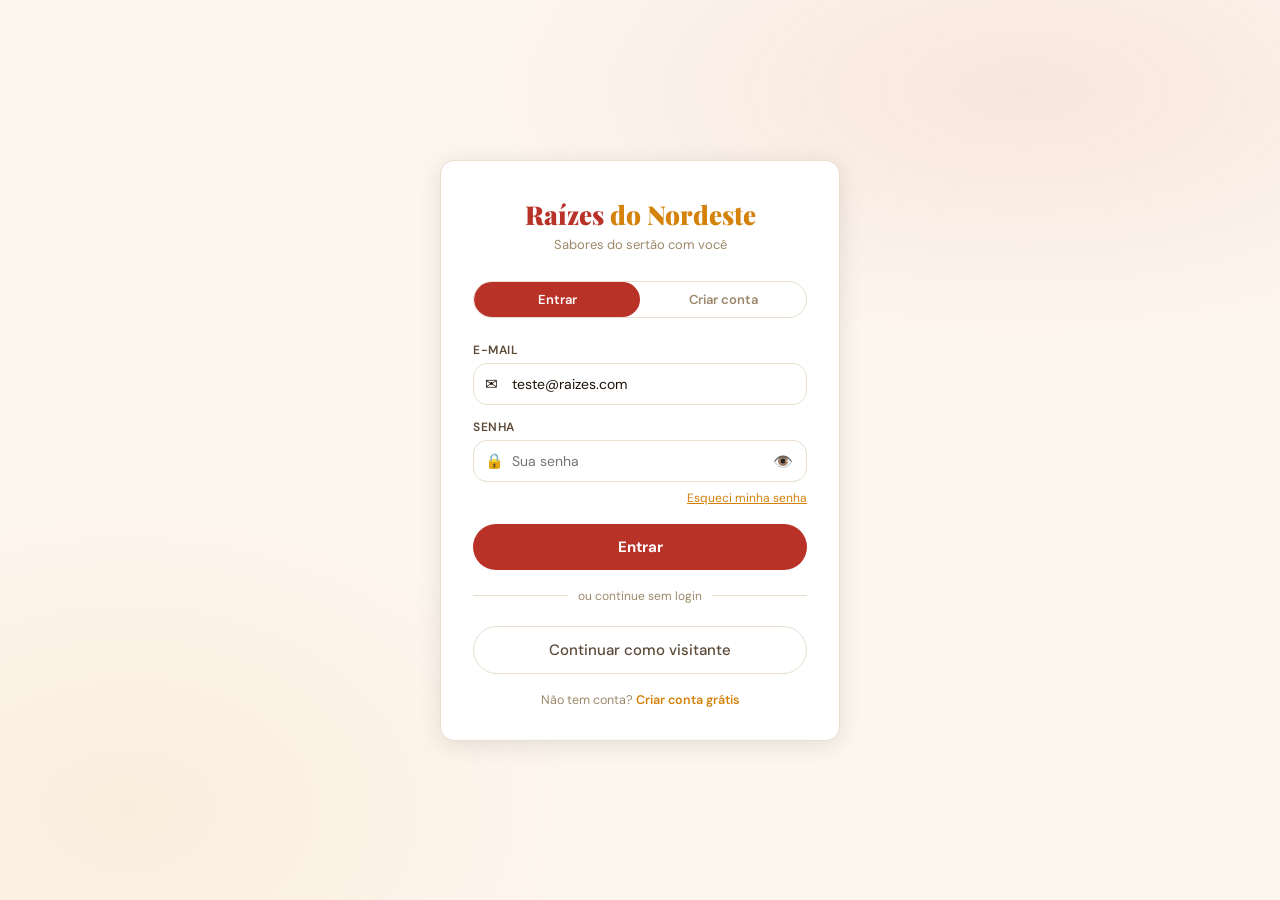
==== pages/login.html @ e87b5b58 "Add files via upload" ====
<!DOCTYPE html>
<html lang="pt-BR">
<head>
  <meta charset="UTF-8" />
  <meta name="viewport" content="width=device-width, initial-scale=1.0" />
  <title>Login – Raízes do Nordeste</title>
  <link rel="preconnect" href="https://fonts.googleapis.com" />
  <link href="https://fonts.googleapis.com/css2?family=Playfair+Display:wght@700;900&family=DM+Sans:wght@400;500;600&display=swap" rel="stylesheet" />
  <style>
    *, *::before, *::after { box-sizing: border-box; margin: 0; padding: 0; }
    :root {
      --bg: #FDF6EE; --card: #FFFFFF;
      --primary: #B83227; --primary-dk: #8C2018; --primary-lt: #FAEAE8;
      --accent: #D4820A; --accent-lt: #FEF0D7;
      --green: #1E8A4C; --green-lt: #D3F0E2;
      --red-err: #C0392B; --red-lt: #FDECEA;
      --text: #1C1208; --text2: #5C4A38; --text3: #9C886A;
      --border: #E8DDD0;
      --font-display: 'Playfair Display', serif;
      --font-body: 'DM Sans', system-ui, sans-serif;
      --radius: 14px; --shadow: 0 4px 24px rgba(0,0,0,.10);
      --transition: 0.2s ease;
    }
    body {
      font-family: var(--font-body);
      background: var(--bg);
      color: var(--text);
      min-height: 100vh;
      display: flex;
      flex-direction: column;
      align-items: center;
      justify-content: center;
      padding: 24px 16px;
    }
    /* BG decorativo */
    body::before {
      content: '';
      position: fixed;
      inset: 0;
      background:
        radial-gradient(ellipse 60% 40% at 80% 10%, rgba(184,50,39,.08) 0%, transparent 70%),
        radial-gradient(ellipse 50% 50% at 10% 90%, rgba(212,130,10,.07) 0%, transparent 70%);
      pointer-events: none;
      z-index: 0;
    }

    /* CARD */
    .card {
      background: var(--card);
      border-radius: var(--radius);
      border: 1px solid var(--border);
      box-shadow: var(--shadow);
      padding: 36px 32px 32px;
      width: 100%;
      max-width: 400px;
      position: relative;
      z-index: 1;
      animation: slideUp .35s ease both;
    }
    @keyframes slideUp {
      from { opacity:0; transform:translateY(16px) }
      to   { opacity:1; transform:translateY(0) }
    }

    /* LOGO */
    .logo {
      font-family: var(--font-display);
      font-size: 26px;
      font-weight: 900;
      color: var(--primary);
      text-align: center;
      margin-bottom: 4px;
    }
    .logo span { color: var(--accent); }
    .logo-sub {
      text-align: center;
      font-size: 13px;
      color: var(--text3);
      margin-bottom: 28px;
    }

    /* TABS */
    .tabs {
      display: flex;
      border: 1px solid var(--border);
      border-radius: 30px;
      overflow: hidden;
      margin-bottom: 24px;
    }
    .tab {
      flex: 1;
      padding: 9px;
      text-align: center;
      font-size: 13px;
      font-weight: 600;
      cursor: pointer;
      border: none;
      background: none;
      font-family: var(--font-body);
      color: var(--text3);
      transition: all var(--transition);
    }
    .tab.active {
      background: var(--primary);
      color: #fff;
      border-radius: 30px;
    }

    /* FORM */
    .form { display: flex; flex-direction: column; gap: 14px; }
    .field { display: flex; flex-direction: column; gap: 5px; }
    label {
      font-size: 12px;
      font-weight: 600;
      color: var(--text2);
      text-transform: uppercase;
      letter-spacing: .6px;
    }
    .input-wrap { position: relative; }
    .input-wrap .icon {
      position: absolute;
      left: 12px;
      top: 50%;
      transform: translateY(-50%);
      font-size: 15px;
      pointer-events: none;
    }
    input[type="text"],
    input[type="email"],
    input[type="password"],
    input[type="tel"] {
      width: 100%;
      padding: 11px 14px 11px 38px;
      border: 1.5px solid var(--border);
      border-radius: var(--radius);
      font-family: var(--font-body);
      font-size: 14px;
      color: var(--text);
      background: #fff;
      outline: none;
      transition: border-color var(--transition), box-shadow var(--transition);
    }
    input:focus {
      border-color: var(--primary);
      box-shadow: 0 0 0 3px rgba(184,50,39,.10);
    }
    input.erro {
      border-color: var(--red-err);
      box-shadow: 0 0 0 3px rgba(192,57,43,.10);
    }
    input.ok {
      border-color: var(--green);
    }
    .msg-erro {
      font-size: 11.5px;
      color: var(--red-err);
      display: none;
      padding-left: 2px;
    }
    .msg-erro.visivel { display: block; }

    /* TOGGLE SENHA */
    .toggle-senha {
      position: absolute;
      right: 12px;
      top: 50%;
      transform: translateY(-50%);
      background: none;
      border: none;
      cursor: pointer;
      font-size: 16px;
      color: var(--text3);
      padding: 2px;
    }

    /* FORÇA DA SENHA */
    .forca-wrap { display: none; flex-direction: column; gap: 4px; }
    .forca-wrap.visivel { display: flex; }
    .forca-barra {
      height: 4px;
      border-radius: 4px;
      background: var(--border);
      overflow: hidden;
    }
    .forca-fill {
      height: 100%;
      border-radius: 4px;
      width: 0%;
      transition: width .3s, background .3s;
    }
    .forca-label { font-size: 11px; color: var(--text3); }

    /* ESQUECI SENHA */
    .forgot {
      text-align: right;
      font-size: 12px;
      color: var(--accent);
      cursor: pointer;
      text-decoration: underline;
      margin-top: -6px;
    }

    /* BOTÃO PRINCIPAL */
    .btn-principal {
      width: 100%;
      background: var(--primary);
      color: #fff;
      border: none;
      padding: 13px;
      border-radius: 30px;
      font-size: 15px;
      font-weight: 700;
      cursor: pointer;
      font-family: var(--font-body);
      transition: background var(--transition), transform var(--transition);
      margin-top: 4px;
      display: flex;
      align-items: center;
      justify-content: center;
      gap: 8px;
    }
    .btn-principal:hover { background: var(--primary-dk); }
    .btn-principal:active { transform: scale(.98); }
    .btn-principal.loading { opacity: .7; cursor: wait; }

    /* SPINNER */
    .spinner {
      width: 16px; height: 16px;
      border: 2px solid rgba(255,255,255,.4);
      border-top-color: #fff;
      border-radius: 50%;
      animation: spin .6s linear infinite;
      display: none;
    }
    .btn-principal.loading .spinner { display: block; }
    .btn-principal.loading .btn-texto { display: none; }
    @keyframes spin { to { transform: rotate(360deg); } }

    /* DIVISOR */
    .divisor {
      display: flex;
      align-items: center;
      gap: 10px;
      color: var(--text3);
      font-size: 12px;
      margin: 4px 0;
    }
    .divisor::before, .divisor::after {
      content: '';
      flex: 1;
      height: 1px;
      background: var(--border);
    }

    /* TOAST */
    .toast {
      position: fixed;
      bottom: 24px;
      left: 50%;
      transform: translateX(-50%) translateY(80px);
      background: var(--text);
      color: #fff;
      padding: 10px 20px;
      border-radius: 30px;
      font-size: 13px;
      font-weight: 500;
      transition: transform .3s ease;
      z-index: 999;
      white-space: nowrap;
    }
    .toast.show { transform: translateX(-50%) translateY(0); }
    .toast.sucesso { background: var(--green); }
    .toast.falha   { background: var(--red-err); }

    /* LGPD */
    .lgpd-check {
      display: flex;
      align-items: flex-start;
      gap: 8px;
      font-size: 12px;
      color: var(--text2);
      line-height: 1.5;
    }
    .lgpd-check input[type="checkbox"] {
      width: 16px;
      height: 16px;
      margin-top: 2px;
      padding: 0;
      flex-shrink: 0;
      accent-color: var(--primary);
    }
    .lgpd-check a { color: var(--accent); text-decoration: underline; }

    /* FOOTER */
    .card-footer {
      text-align: center;
      font-size: 12.5px;
      color: var(--text3);
      margin-top: 18px;
    }
    .card-footer a {
      color: var(--accent);
      font-weight: 600;
      cursor: pointer;
      text-decoration: none;
    }

    /* ALERTA DE ERRO GERAL */
    .alerta {
      background: var(--red-lt);
      border: 1px solid #F5C6C2;
      border-radius: var(--radius-sm, 8px);
      padding: 10px 14px;
      font-size: 13px;
      color: var(--red-err);
      display: none;
    }
    .alerta.visivel { display: block; }

    @media (max-width: 440px) {
      .card { padding: 28px 20px 24px; }
    }
  </style>
</head>
<body>

<div class="card">
  <div class="logo">Raízes <span>do Nordeste</span></div>
  <p class="logo-sub">Sabores do sertão com você</p>

  <!-- TABS LOGIN / CADASTRO -->
  <div class="tabs">
    <button class="tab active" id="tabLogin" onclick="mostrarAba('login')">Entrar</button>
    <button class="tab" id="tabCadastro" onclick="mostrarAba('cadastro')">Criar conta</button>
  </div>

  <!-- ALERTA GERAL -->
  <div class="alerta" id="alertaGeral"></div>

  <!-- ===== FORM LOGIN ===== -->
  <form class="form" id="formLogin" onsubmit="submitLogin(event)" novalidate>

    <div class="field">
      <label for="loginEmail">E-mail</label>
      <div class="input-wrap">
        <span class="icon">✉️</span>
        <input type="email" id="loginEmail" placeholder="seu@email.com"
               oninput="limparErro('loginEmail')" />
      </div>
      <span class="msg-erro" id="erroLoginEmail">Informe um e-mail válido.</span>
    </div>

    <div class="field">
      <label for="loginSenha">Senha</label>
      <div class="input-wrap">
        <span class="icon">🔒</span>
        <input type="password" id="loginSenha" placeholder="Sua senha"
               oninput="limparErro('loginSenha')" />
        <button type="button" class="toggle-senha" onclick="toggleSenha('loginSenha', this)">👁️</button>
      </div>
      <span class="msg-erro" id="erroLoginSenha">Informe sua senha.</span>
    </div>

    <p class="forgot" onclick="esqueciSenha()">Esqueci minha senha</p>

    <button type="submit" class="btn-principal" id="btnLogin">
      <span class="spinner"></span>
      <span class="btn-texto">Entrar</span>
    </button>

    <div class="divisor">ou continue sem login</div>

    <button type="button" class="btn-principal"
            style="background:#fff;color:var(--text2);border:1px solid var(--border);font-weight:500"
            onclick="entrarSemLogin()">
      <span class="btn-texto">Continuar como visitante</span>
    </button>

  </form>

  <!-- ===== FORM CADASTRO (oculto inicialmente) ===== -->
  <form class="form" id="formCadastro" style="display:none"
        onsubmit="submitCadastro(event)" novalidate>

    <div class="field">
      <label for="cadNome">Nome completo</label>
      <div class="input-wrap">
        <span class="icon">👤</span>
        <input type="text" id="cadNome" placeholder="Seu nome completo"
               oninput="limparErro('cadNome')" />
      </div>
      <span class="msg-erro" id="erroCadNome">Informe seu nome completo.</span>
    </div>

    <div class="field">
      <label for="cadEmail">E-mail</label>
      <div class="input-wrap">
        <span class="icon">✉️</span>
        <input type="email" id="cadEmail" placeholder="seu@email.com"
               oninput="limparErro('cadEmail')" />
      </div>
      <span class="msg-erro" id="erroCadEmail">Informe um e-mail válido.</span>
    </div>

    <div class="field">
      <label for="cadCPF">CPF</label>
      <div class="input-wrap">
        <span class="icon">🪪</span>
        <input type="text" id="cadCPF" placeholder="000.000.000-00"
               maxlength="14"
               oninput="mascaraCPF(this); limparErro('cadCPF')" />
      </div>
      <span class="msg-erro" id="erroCadCPF">Informe um CPF válido (11 dígitos).</span>
    </div>

    <div class="field">
      <label for="cadTel">Telefone / WhatsApp</label>
      <div class="input-wrap">
        <span class="icon">📱</span>
        <input type="tel" id="cadTel" placeholder="(00) 00000-0000"
               maxlength="15"
               oninput="mascaraTel(this); limparErro('cadTel')" />
      </div>
      <span class="msg-erro" id="erroCadTel">Informe um telefone válido.</span>
    </div>

    <div class="field">
      <label for="cadSenha">Senha</label>
      <div class="input-wrap">
        <span class="icon">🔒</span>
        <input type="password" id="cadSenha" placeholder="Mínimo 6 caracteres"
               oninput="verificarForca(this); limparErro('cadSenha')" />
        <button type="button" class="toggle-senha" onclick="toggleSenha('cadSenha', this)">👁️</button>
      </div>
      <div class="forca-wrap" id="forcaWrap">
        <div class="forca-barra"><div class="forca-fill" id="forcaFill"></div></div>
        <span class="forca-label" id="forcaLabel"></span>
      </div>
      <span class="msg-erro" id="erroCadSenha">A senha deve ter pelo menos 6 caracteres.</span>
    </div>

    <div class="field">
      <label for="cadConfSenha">Confirmar senha</label>
      <div class="input-wrap">
        <span class="icon">🔐</span>
        <input type="password" id="cadConfSenha" placeholder="Repita a senha"
               oninput="limparErro('cadConfSenha')" />
        <button type="button" class="toggle-senha" onclick="toggleSenha('cadConfSenha', this)">👁️</button>
      </div>
      <span class="msg-erro" id="erroCadConfSenha">As senhas não coincidem.</span>
    </div>

    <!-- LGPD consent -->
    <label class="lgpd-check">
      <input type="checkbox" id="cadLGPD" onchange="limparErro('cadLGPD')" />
      Concordo com a
      <a href="privacidade.html" target="_blank">&nbsp;Política de Privacidade&nbsp;</a>
      e o tratamento dos meus dados conforme a <strong>&nbsp;LGPD</strong>.
    </label>
    <span class="msg-erro" id="erroCadLGPD">Você precisa aceitar os termos para continuar.</span>

    <button type="submit" class="btn-principal" id="btnCadastro">
      <span class="spinner"></span>
      <span class="btn-texto">Criar conta</span>
    </button>

  </form>

  <!-- FOOTER DO CARD -->
  <div class="card-footer" id="cardFooterLink">
    Não tem conta?
    <a onclick="mostrarAba('cadastro')">Criar conta grátis</a>
  </div>
</div>

<!-- TOAST -->
<div class="toast" id="toast"></div>

<script>
// =====================================================
//  USUÁRIOS MOCKADOS (simula banco de dados)
// =====================================================
const USUARIOS = [
  { email: "teste@raizes.com", senha: "123456", nome: "Maria Nordeste" },
  { email: "admin@raizes.com", senha: "admin123", nome: "Admin Raízes" },
];

// =====================================================
//  ABAS
// =====================================================
function mostrarAba(aba) {
  const isLogin = aba === "login";
  document.getElementById("formLogin").style.display    = isLogin ? "flex" : "none";
  document.getElementById("formCadastro").style.display = isLogin ? "none" : "flex";
  document.getElementById("tabLogin").classList.toggle("active", isLogin);
  document.getElementById("tabCadastro").classList.toggle("active", !isLogin);
  document.getElementById("cardFooterLink").innerHTML = isLogin
    ? `Não tem conta? <a onclick="mostrarAba('cadastro')">Criar conta grátis</a>`
    : `Já tem conta? <a onclick="mostrarAba('login')">Entrar</a>`;
  document.getElementById("alertaGeral").classList.remove("visivel");
}

// =====================================================
//  SUBMIT LOGIN
// =====================================================
function submitLogin(e) {
  e.preventDefault();
  let valido = true;

  const email = document.getElementById("loginEmail").value.trim();
  const senha = document.getElementById("loginSenha").value;

  if (!validarEmail(email)) {
    mostrarErro("loginEmail", "erroLoginEmail"); valido = false;
  }
  if (!senha) {
    mostrarErro("loginSenha", "erroLoginSenha"); valido = false;
  }
  if (!valido) return;

  // Simula requisição
  setLoading("btnLogin", true);
  setTimeout(() => {
    setLoading("btnLogin", false);

    const usuario = USUARIOS.find(u => u.email === email && u.senha === senha);
    if (usuario) {
      // Salva sessão simulada
      sessionStorage.setItem("usuarioLogado", JSON.stringify({
        nome: usuario.nome,
        email: usuario.email,
        pontos: 240,
      }));
      mostrarToast(`Bem-vindo(a), ${usuario.nome.split(" ")[0]}! 🎉`, "sucesso");
      setTimeout(() => { window.location.href = "../index.html"; }, 1200);
    } else {
      const alerta = document.getElementById("alertaGeral");
      alerta.textContent = "❌ E-mail ou senha incorretos. Tente novamente.";
      alerta.classList.add("visivel");
    }
  }, 1200);
}

// =====================================================
//  SUBMIT CADASTRO
// =====================================================
function submitCadastro(e) {
  e.preventDefault();
  let valido = true;

  const nome     = document.getElementById("cadNome").value.trim();
  const email    = document.getElementById("cadEmail").value.trim();
  const cpf      = document.getElementById("cadCPF").value.replace(/\D/g,"");
  const tel      = document.getElementById("cadTel").value.replace(/\D/g,"");
  const senha    = document.getElementById("cadSenha").value;
  const confSenha= document.getElementById("cadConfSenha").value;
  const lgpd     = document.getElementById("cadLGPD").checked;

  if (nome.split(" ").length < 2) {
    mostrarErro("cadNome", "erroCadNome"); valido = false;
  }
  if (!validarEmail(email)) {
    mostrarErro("cadEmail", "erroCadEmail"); valido = false;
  }
  if (cpf.length !== 11) {
    mostrarErro("cadCPF", "erroCadCPF"); valido = false;
  }
  if (tel.length < 10) {
    mostrarErro("cadTel", "erroCadTel"); valido = false;
  }
  if (senha.length < 6) {
    mostrarErro("cadSenha", "erroCadSenha"); valido = false;
  }
  if (senha !== confSenha) {
    mostrarErro("cadConfSenha", "erroCadConfSenha"); valido = false;
  }
  if (!lgpd) {
    mostrarErro("cadLGPD", "erroCadLGPD"); valido = false;
  }
  if (!valido) return;

  setLoading("btnCadastro", true);
  setTimeout(() => {
    setLoading("btnCadastro", false);
    // Salva sessão simulada
    sessionStorage.setItem("usuarioLogado", JSON.stringify({
      nome, email, pontos: 0,
    }));
    mostrarToast("Conta criada com sucesso! 🎉", "sucesso");
    setTimeout(() => { window.location.href = "../index.html"; }, 1200);
  }, 1500);
}

// =====================================================
//  ENTRAR SEM LOGIN
// =====================================================
function entrarSemLogin() {
  // Visitante também entra na sessão, só que sem cadastro real.
  // Se fechar o navegador, esses dados temporários podem sumir.
  // Mesmo assim, deixei pontos aqui para ele participar do programa fidelidade
  // durante a navegação, igual acontece com cliente logado.
  sessionStorage.setItem("usuarioLogado", JSON.stringify({
    nome: "Visitante", email: "", pontos: 0,
  }));
  window.location.href = "../index.html";
}

// =====================================================
//  HELPERS DE UI
// =====================================================
function mostrarErro(inputId, erroId) {
  document.getElementById(inputId).classList.add("erro");
  document.getElementById(erroId).classList.add("visivel");
}
function limparErro(inputId) {
  const el = document.getElementById(inputId);
  if (!el) return;
  el.classList.remove("erro");
  // Remove mensagem de erro associada
  const erroId = "erro" + inputId.charAt(0).toUpperCase() + inputId.slice(1);
  const erroEl = document.getElementById(erroId);
  if (erroEl) erroEl.classList.remove("visivel");
}
function setLoading(btnId, on) {
  document.getElementById(btnId).classList.toggle("loading", on);
}
function validarEmail(email) {
  return /^[^\s@]+@[^\s@]+\.[^\s@]+$/.test(email);
}
function toggleSenha(inputId, btn) {
  const input = document.getElementById(inputId);
  const visivel = input.type === "text";
  input.type = visivel ? "password" : "text";
  btn.textContent = visivel ? "👁️" : "🙈";
}
function esqueciSenha() {
  mostrarToast("Enviamos um link de recuperação para seu e-mail! 📧", "sucesso");
}

// FORÇA DA SENHA
function verificarForca(input) {
  const senha = input.value;
  const wrap = document.getElementById("forcaWrap");
  const fill = document.getElementById("forcaFill");
  const label = document.getElementById("forcaLabel");

  if (!senha) { wrap.classList.remove("visivel"); return; }
  wrap.classList.add("visivel");

  let forca = 0;
  if (senha.length >= 6)  forca++;
  if (senha.length >= 10) forca++;
  if (/[A-Z]/.test(senha)) forca++;
  if (/[0-9]/.test(senha)) forca++;
  if (/[^A-Za-z0-9]/.test(senha)) forca++;

  const configs = [
    { pct:"20%", cor:"#E74C3C", txt:"Muito fraca" },
    { pct:"40%", cor:"#E67E22", txt:"Fraca" },
    { pct:"60%", cor:"#F1C40F", txt:"Razoável" },
    { pct:"80%", cor:"#2ECC71", txt:"Forte" },
    { pct:"100%",cor:"#1E8A4C", txt:"Muito forte 💪" },
  ];
  const c = configs[forca - 1] || configs[0];
  fill.style.width = c.pct;
  fill.style.background = c.cor;
  label.textContent = c.txt;
  label.style.color = c.cor;
}

// MÁSCARAS
function mascaraCPF(input) {
  let v = input.value.replace(/\D/g,"").slice(0,11);
  v = v.replace(/(\d{3})(\d)/,"$1.$2");
  v = v.replace(/(\d{3})(\d)/,"$1.$2");
  v = v.replace(/(\d{3})(\d{1,2})$/,"$1-$2");
  input.value = v;
}
function mascaraTel(input) {
  let v = input.value.replace(/\D/g,"").slice(0,11);
  if (v.length <= 10) v = v.replace(/(\d{2})(\d)/,"($1) $2").replace(/(\d{4})(\d)/,"$1-$2");
  else                v = v.replace(/(\d{2})(\d)/,"($1) $2").replace(/(\d{5})(\d)/,"$1-$2");
  input.value = v;
}

// TOAST
function mostrarToast(msg, tipo="") {
  const t = document.getElementById("toast");
  t.textContent = msg;
  t.className = "toast " + tipo;
  t.classList.add("show");
  setTimeout(() => t.classList.remove("show"), 3000);
}

// Pré-popula e-mail de teste para facilitar demo
// (remova em produção)
document.getElementById("loginEmail").value = "teste@raizes.com";
</script>
</body>
</html>
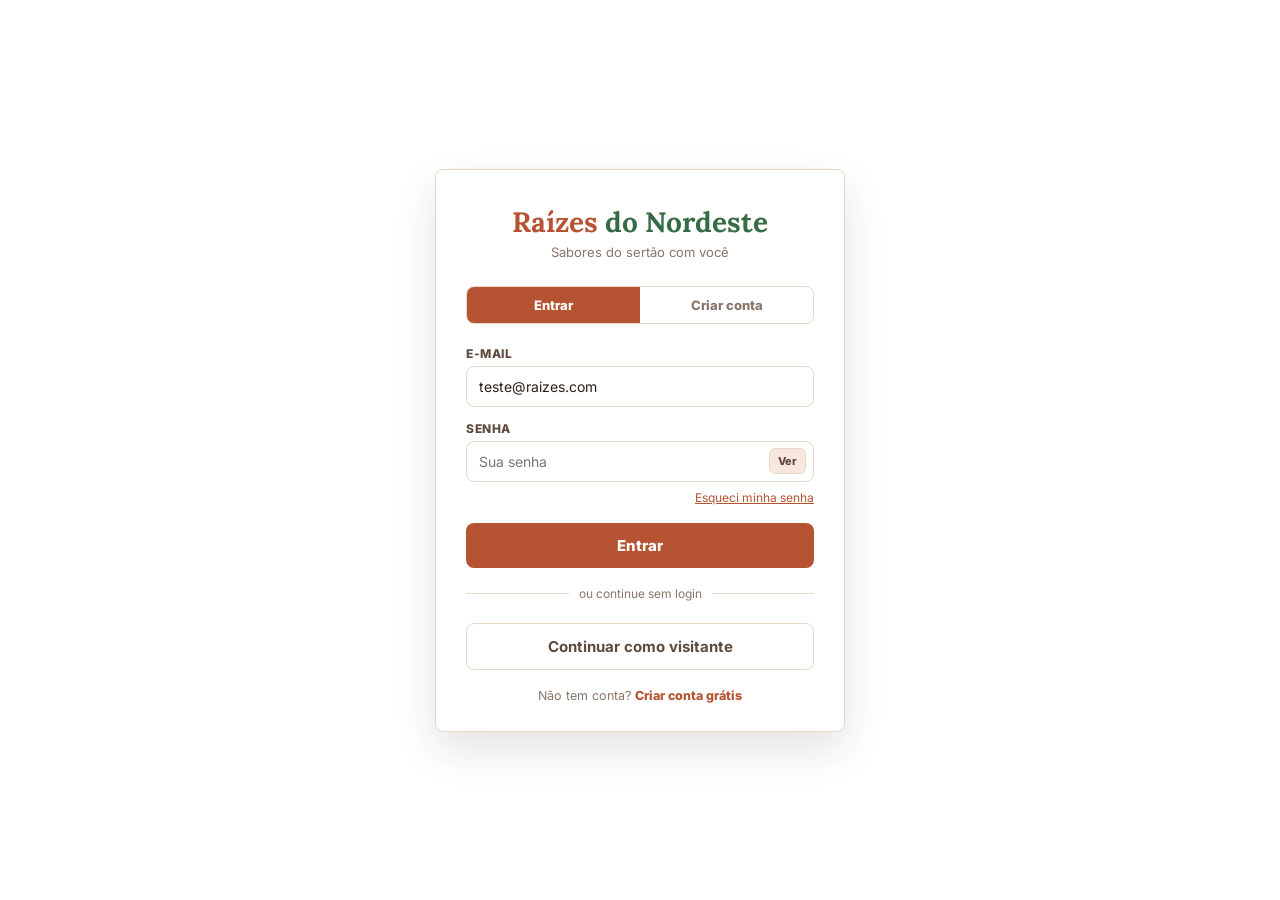
==== commit d71024a9: "Add files via upload" ====
--- a/pages/login.html
+++ b/pages/login.html
@@ -3,22 +3,30 @@
 <head>
   <meta charset="UTF-8" />
   <meta name="viewport" content="width=device-width, initial-scale=1.0" />
-  <title>Login – Raízes do Nordeste</title>
+  <title>Login - Raízes do Nordeste</title>
   <link rel="preconnect" href="https://fonts.googleapis.com" />
-  <link href="https://fonts.googleapis.com/css2?family=Playfair+Display:wght@700;900&family=DM+Sans:wght@400;500;600&display=swap" rel="stylesheet" />
+  <link href="https://fonts.googleapis.com/css2?family=Lora:wght@600;700&family=Inter:wght@400;500;600;700&display=swap" rel="stylesheet" />
   <style>
     *, *::before, *::after { box-sizing: border-box; margin: 0; padding: 0; }
     :root {
-      --bg: #FDF6EE; --card: #FFFFFF;
-      --primary: #B83227; --primary-dk: #8C2018; --primary-lt: #FAEAE8;
-      --accent: #D4820A; --accent-lt: #FEF0D7;
-      --green: #1E8A4C; --green-lt: #D3F0E2;
-      --red-err: #C0392B; --red-lt: #FDECEA;
-      --text: #1C1208; --text2: #5C4A38; --text3: #9C886A;
-      --border: #E8DDD0;
-      --font-display: 'Playfair Display', serif;
-      --font-body: 'DM Sans', system-ui, sans-serif;
-      --radius: 14px; --shadow: 0 4px 24px rgba(0,0,0,.10);
+      --bg: #ffffff;
+      --card: #ffffff;
+      --primary: #B65332;
+      --primary-dk: #8F3A25;
+      --primary-lt: #F7E7DE;
+      --accent: #C9902E;
+      --green: #356B45;
+      --green-lt: #E7F0E8;
+      --red-err: #b23b2a;
+      --red-lt: #f8ded1;
+      --text: #2B1D16;
+      --text2: #5F4A3E;
+      --text3: #8A766B;
+      --border: #E8D8C7;
+      --font-display: 'Lora', Georgia, serif;
+      --font-body: 'Inter', system-ui, sans-serif;
+      --radius: 8px;
+      --shadow: 0 18px 42px rgba(43,29,22,.12);
       --transition: 0.2s ease;
     }
     body {
@@ -27,113 +35,79 @@
       color: var(--text);
       min-height: 100vh;
       display: flex;
-      flex-direction: column;
       align-items: center;
       justify-content: center;
       padding: 24px 16px;
     }
-    /* BG decorativo */
-    body::before {
-      content: '';
-      position: fixed;
-      inset: 0;
-      background:
-        radial-gradient(ellipse 60% 40% at 80% 10%, rgba(184,50,39,.08) 0%, transparent 70%),
-        radial-gradient(ellipse 50% 50% at 10% 90%, rgba(212,130,10,.07) 0%, transparent 70%);
-      pointer-events: none;
-      z-index: 0;
-    }
-
-    /* CARD */
+    button, input { font: inherit; }
+    button { cursor: pointer; }
     .card {
       background: var(--card);
       border-radius: var(--radius);
       border: 1px solid var(--border);
       box-shadow: var(--shadow);
-      padding: 36px 32px 32px;
+      padding: 34px 30px 28px;
       width: 100%;
-      max-width: 400px;
-      position: relative;
-      z-index: 1;
-      animation: slideUp .35s ease both;
+      max-width: 410px;
+      animation: slideUp .3s ease both;
     }
     @keyframes slideUp {
-      from { opacity:0; transform:translateY(16px) }
-      to   { opacity:1; transform:translateY(0) }
-    }
-
-    /* LOGO */
+      from { opacity: 0; transform: translateY(14px); }
+      to { opacity: 1; transform: translateY(0); }
+    }
     .logo {
       font-family: var(--font-display);
-      font-size: 26px;
-      font-weight: 900;
+      font-size: 28px;
+      font-weight: 700;
       color: var(--primary);
       text-align: center;
       margin-bottom: 4px;
     }
-    .logo span { color: var(--accent); }
+    .logo span { color: var(--green); }
     .logo-sub {
       text-align: center;
       font-size: 13px;
       color: var(--text3);
-      margin-bottom: 28px;
-    }
-
-    /* TABS */
+      margin-bottom: 26px;
+    }
     .tabs {
       display: flex;
       border: 1px solid var(--border);
-      border-radius: 30px;
+      border-radius: var(--radius);
       overflow: hidden;
-      margin-bottom: 24px;
+      margin-bottom: 22px;
+      background: #fff;
     }
     .tab {
       flex: 1;
-      padding: 9px;
+      padding: 10px;
       text-align: center;
       font-size: 13px;
-      font-weight: 600;
-      cursor: pointer;
+      font-weight: 800;
       border: none;
-      background: none;
-      font-family: var(--font-body);
+      background: transparent;
       color: var(--text3);
       transition: all var(--transition);
     }
-    .tab.active {
-      background: var(--primary);
-      color: #fff;
-      border-radius: 30px;
-    }
-
-    /* FORM */
+    .tab.active { background: var(--primary); color: #fff; }
     .form { display: flex; flex-direction: column; gap: 14px; }
     .field { display: flex; flex-direction: column; gap: 5px; }
     label {
       font-size: 12px;
-      font-weight: 600;
+      font-weight: 800;
       color: var(--text2);
       text-transform: uppercase;
-      letter-spacing: .6px;
+      letter-spacing: .5px;
     }
     .input-wrap { position: relative; }
-    .input-wrap .icon {
-      position: absolute;
-      left: 12px;
-      top: 50%;
-      transform: translateY(-50%);
-      font-size: 15px;
-      pointer-events: none;
-    }
     input[type="text"],
     input[type="email"],
     input[type="password"],
     input[type="tel"] {
       width: 100%;
-      padding: 11px 14px 11px 38px;
+      padding: 11px 42px 11px 12px;
       border: 1.5px solid var(--border);
       border-radius: var(--radius);
-      font-family: var(--font-body);
       font-size: 14px;
       color: var(--text);
       background: #fff;
@@ -142,14 +116,11 @@
     }
     input:focus {
       border-color: var(--primary);
-      box-shadow: 0 0 0 3px rgba(184,50,39,.10);
+      box-shadow: 0 0 0 3px rgba(182,83,50,.12);
     }
     input.erro {
       border-color: var(--red-err);
-      box-shadow: 0 0 0 3px rgba(192,57,43,.10);
-    }
-    input.ok {
-      border-color: var(--green);
+      box-shadow: 0 0 0 3px rgba(178,59,42,.12);
     }
     .msg-erro {
       font-size: 11.5px;
@@ -158,60 +129,51 @@
       padding-left: 2px;
     }
     .msg-erro.visivel { display: block; }
-
-    /* TOGGLE SENHA */
     .toggle-senha {
       position: absolute;
-      right: 12px;
+      right: 8px;
       top: 50%;
       transform: translateY(-50%);
-      background: none;
-      border: none;
-      cursor: pointer;
-      font-size: 16px;
-      color: var(--text3);
-      padding: 2px;
-    }
-
-    /* FORÇA DA SENHA */
+      background: #F7E7DE;
+      border: 1px solid var(--border);
+      border-radius: 6px;
+      padding: 5px 8px;
+      font-size: 11px;
+      font-weight: 800;
+      color: var(--text2);
+    }
     .forca-wrap { display: none; flex-direction: column; gap: 4px; }
     .forca-wrap.visivel { display: flex; }
     .forca-barra {
-      height: 4px;
-      border-radius: 4px;
-      background: var(--border);
+      height: 5px;
+      border-radius: 5px;
+      background: rgba(223,179,111,.65);
       overflow: hidden;
     }
     .forca-fill {
       height: 100%;
-      border-radius: 4px;
+      border-radius: 5px;
       width: 0%;
       transition: width .3s, background .3s;
     }
     .forca-label { font-size: 11px; color: var(--text3); }
-
-    /* ESQUECI SENHA */
     .forgot {
       text-align: right;
       font-size: 12px;
-      color: var(--accent);
+      color: var(--primary);
       cursor: pointer;
       text-decoration: underline;
       margin-top: -6px;
     }
-
-    /* BOTÃO PRINCIPAL */
     .btn-principal {
       width: 100%;
       background: var(--primary);
       color: #fff;
       border: none;
       padding: 13px;
-      border-radius: 30px;
+      border-radius: var(--radius);
       font-size: 15px;
-      font-weight: 700;
-      cursor: pointer;
-      font-family: var(--font-body);
+      font-weight: 800;
       transition: background var(--transition), transform var(--transition);
       margin-top: 4px;
       display: flex;
@@ -221,12 +183,11 @@
     }
     .btn-principal:hover { background: var(--primary-dk); }
     .btn-principal:active { transform: scale(.98); }
-    .btn-principal.loading { opacity: .7; cursor: wait; }
-
-    /* SPINNER */
+    .btn-principal.loading { opacity: .72; cursor: wait; }
     .spinner {
-      width: 16px; height: 16px;
-      border: 2px solid rgba(255,255,255,.4);
+      width: 16px;
+      height: 16px;
+      border: 2px solid rgba(255,255,255,.45);
       border-top-color: #fff;
       border-radius: 50%;
       animation: spin .6s linear infinite;
@@ -235,8 +196,6 @@
     .btn-principal.loading .spinner { display: block; }
     .btn-principal.loading .btn-texto { display: none; }
     @keyframes spin { to { transform: rotate(360deg); } }
-
-    /* DIVISOR */
     .divisor {
       display: flex;
       align-items: center;
@@ -245,14 +204,13 @@
       font-size: 12px;
       margin: 4px 0;
     }
-    .divisor::before, .divisor::after {
+    .divisor::before,
+    .divisor::after {
       content: '';
       flex: 1;
       height: 1px;
       background: var(--border);
     }
-
-    /* TOAST */
     .toast {
       position: fixed;
       bottom: 24px;
@@ -261,18 +219,16 @@
       background: var(--text);
       color: #fff;
       padding: 10px 20px;
-      border-radius: 30px;
+      border-radius: var(--radius);
       font-size: 13px;
-      font-weight: 500;
+      font-weight: 700;
       transition: transform .3s ease;
       z-index: 999;
       white-space: nowrap;
     }
     .toast.show { transform: translateX(-50%) translateY(0); }
     .toast.sucesso { background: var(--green); }
-    .toast.falha   { background: var(--red-err); }
-
-    /* LGPD */
+    .toast.falha { background: var(--red-err); }
     .lgpd-check {
       display: flex;
       align-items: flex-start;
@@ -289,9 +245,7 @@
       flex-shrink: 0;
       accent-color: var(--primary);
     }
-    .lgpd-check a { color: var(--accent); text-decoration: underline; }
-
-    /* FOOTER */
+    .lgpd-check a { color: var(--primary); text-decoration: underline; }
     .card-footer {
       text-align: center;
       font-size: 12.5px;
@@ -299,402 +253,307 @@
       margin-top: 18px;
     }
     .card-footer a {
-      color: var(--accent);
-      font-weight: 600;
+      color: var(--primary);
+      font-weight: 800;
       cursor: pointer;
       text-decoration: none;
     }
-
-    /* ALERTA DE ERRO GERAL */
     .alerta {
       background: var(--red-lt);
-      border: 1px solid #F5C6C2;
-      border-radius: var(--radius-sm, 8px);
+      border: 1px solid #D8B284;
+      border-radius: var(--radius);
       padding: 10px 14px;
       font-size: 13px;
       color: var(--red-err);
       display: none;
+      margin-bottom: 14px;
     }
     .alerta.visivel { display: block; }
-
     @media (max-width: 440px) {
       .card { padding: 28px 20px 24px; }
     }
   </style>
 </head>
 <body>
-
-<div class="card">
-  <div class="logo">Raízes <span>do Nordeste</span></div>
-  <p class="logo-sub">Sabores do sertão com você</p>
-
-  <!-- TABS LOGIN / CADASTRO -->
-  <div class="tabs">
-    <button class="tab active" id="tabLogin" onclick="mostrarAba('login')">Entrar</button>
-    <button class="tab" id="tabCadastro" onclick="mostrarAba('cadastro')">Criar conta</button>
+  <div class="card">
+    <div class="logo">Raízes <span>do Nordeste</span></div>
+    <p class="logo-sub">Sabores do sertão com você</p>
+
+    <div class="tabs">
+      <button class="tab active" id="tabLogin" onclick="mostrarAba('login')">Entrar</button>
+      <button class="tab" id="tabCadastro" onclick="mostrarAba('cadastro')">Criar conta</button>
+    </div>
+
+    <div class="alerta" id="alertaGeral"></div>
+
+    <form class="form" id="formLogin" onsubmit="submitLogin(event)" novalidate>
+      <div class="field">
+        <label for="loginEmail">E-mail</label>
+        <input type="email" id="loginEmail" placeholder="seu@email.com" oninput="limparErro('loginEmail')" />
+        <span class="msg-erro" id="erroLoginEmail">Informe um e-mail válido.</span>
+      </div>
+
+      <div class="field">
+        <label for="loginSenha">Senha</label>
+        <div class="input-wrap">
+          <input type="password" id="loginSenha" placeholder="Sua senha" oninput="limparErro('loginSenha')" />
+          <button type="button" class="toggle-senha" onclick="toggleSenha('loginSenha', this)">Ver</button>
+        </div>
+        <span class="msg-erro" id="erroLoginSenha">Informe sua senha.</span>
+      </div>
+
+      <p class="forgot" onclick="esqueciSenha()">Esqueci minha senha</p>
+
+      <button type="submit" class="btn-principal" id="btnLogin">
+        <span class="spinner"></span>
+        <span class="btn-texto">Entrar</span>
+      </button>
+
+      <div class="divisor">ou continue sem login</div>
+
+      <button type="button" class="btn-principal" style="background:#fff;color:var(--text2);border:1px solid var(--border);font-weight:700" onclick="entrarSemLogin()">
+        <span class="btn-texto">Continuar como visitante</span>
+      </button>
+    </form>
+
+    <form class="form" id="formCadastro" style="display:none" onsubmit="submitCadastro(event)" novalidate>
+      <div class="field">
+        <label for="cadNome">Nome completo</label>
+        <input type="text" id="cadNome" placeholder="Seu nome completo" oninput="limparErro('cadNome')" />
+        <span class="msg-erro" id="erroCadNome">Informe seu nome completo.</span>
+      </div>
+
+      <div class="field">
+        <label for="cadEmail">E-mail</label>
+        <input type="email" id="cadEmail" placeholder="seu@email.com" oninput="limparErro('cadEmail')" />
+        <span class="msg-erro" id="erroCadEmail">Informe um e-mail válido.</span>
+      </div>
+
+      <div class="field">
+        <label for="cadCPF">CPF</label>
+        <input type="text" id="cadCPF" placeholder="000.000.000-00" maxlength="14" oninput="mascaraCPF(this); limparErro('cadCPF')" />
+        <span class="msg-erro" id="erroCadCPF">Informe um CPF válido com 11 dígitos.</span>
+      </div>
+
+      <div class="field">
+        <label for="cadTel">Telefone / WhatsApp</label>
+        <input type="tel" id="cadTel" placeholder="(00) 00000-0000" maxlength="15" oninput="mascaraTel(this); limparErro('cadTel')" />
+        <span class="msg-erro" id="erroCadTel">Informe um telefone válido.</span>
+      </div>
+
+      <div class="field">
+        <label for="cadSenha">Senha</label>
+        <div class="input-wrap">
+          <input type="password" id="cadSenha" placeholder="Mínimo 6 caracteres" oninput="verificarForca(this); limparErro('cadSenha')" />
+          <button type="button" class="toggle-senha" onclick="toggleSenha('cadSenha', this)">Ver</button>
+        </div>
+        <div class="forca-wrap" id="forcaWrap">
+          <div class="forca-barra"><div class="forca-fill" id="forcaFill"></div></div>
+          <span class="forca-label" id="forcaLabel"></span>
+        </div>
+        <span class="msg-erro" id="erroCadSenha">A senha deve ter pelo menos 6 caracteres.</span>
+      </div>
+
+      <div class="field">
+        <label for="cadConfSenha">Confirmar senha</label>
+        <div class="input-wrap">
+          <input type="password" id="cadConfSenha" placeholder="Repita a senha" oninput="limparErro('cadConfSenha')" />
+          <button type="button" class="toggle-senha" onclick="toggleSenha('cadConfSenha', this)">Ver</button>
+        </div>
+        <span class="msg-erro" id="erroCadConfSenha">As senhas não coincidem.</span>
+      </div>
+
+      <label class="lgpd-check">
+        <input type="checkbox" id="cadLGPD" onchange="limparErro('cadLGPD')" />
+        Concordo com a <a href="privacidade.html" target="_blank">Política de Privacidade</a> e o tratamento dos meus dados conforme a <strong>LGPD</strong>.
+      </label>
+      <span class="msg-erro" id="erroCadLGPD">Você precisa aceitar os termos para continuar.</span>
+
+      <button type="submit" class="btn-principal" id="btnCadastro">
+        <span class="spinner"></span>
+        <span class="btn-texto">Criar conta</span>
+      </button>
+    </form>
+
+    <div class="card-footer" id="cardFooterLink">
+      Não tem conta?
+      <a onclick="mostrarAba('cadastro')">Criar conta grátis</a>
+    </div>
   </div>
 
-  <!-- ALERTA GERAL -->
-  <div class="alerta" id="alertaGeral"></div>
-
-  <!-- ===== FORM LOGIN ===== -->
-  <form class="form" id="formLogin" onsubmit="submitLogin(event)" novalidate>
-
-    <div class="field">
-      <label for="loginEmail">E-mail</label>
-      <div class="input-wrap">
-        <span class="icon">✉️</span>
-        <input type="email" id="loginEmail" placeholder="seu@email.com"
-               oninput="limparErro('loginEmail')" />
-      </div>
-      <span class="msg-erro" id="erroLoginEmail">Informe um e-mail válido.</span>
-    </div>
-
-    <div class="field">
-      <label for="loginSenha">Senha</label>
-      <div class="input-wrap">
-        <span class="icon">🔒</span>
-        <input type="password" id="loginSenha" placeholder="Sua senha"
-               oninput="limparErro('loginSenha')" />
-        <button type="button" class="toggle-senha" onclick="toggleSenha('loginSenha', this)">👁️</button>
-      </div>
-      <span class="msg-erro" id="erroLoginSenha">Informe sua senha.</span>
-    </div>
-
-    <p class="forgot" onclick="esqueciSenha()">Esqueci minha senha</p>
-
-    <button type="submit" class="btn-principal" id="btnLogin">
-      <span class="spinner"></span>
-      <span class="btn-texto">Entrar</span>
-    </button>
-
-    <div class="divisor">ou continue sem login</div>
-
-    <button type="button" class="btn-principal"
-            style="background:#fff;color:var(--text2);border:1px solid var(--border);font-weight:500"
-            onclick="entrarSemLogin()">
-      <span class="btn-texto">Continuar como visitante</span>
-    </button>
-
-  </form>
-
-  <!-- ===== FORM CADASTRO (oculto inicialmente) ===== -->
-  <form class="form" id="formCadastro" style="display:none"
-        onsubmit="submitCadastro(event)" novalidate>
-
-    <div class="field">
-      <label for="cadNome">Nome completo</label>
-      <div class="input-wrap">
-        <span class="icon">👤</span>
-        <input type="text" id="cadNome" placeholder="Seu nome completo"
-               oninput="limparErro('cadNome')" />
-      </div>
-      <span class="msg-erro" id="erroCadNome">Informe seu nome completo.</span>
-    </div>
-
-    <div class="field">
-      <label for="cadEmail">E-mail</label>
-      <div class="input-wrap">
-        <span class="icon">✉️</span>
-        <input type="email" id="cadEmail" placeholder="seu@email.com"
-               oninput="limparErro('cadEmail')" />
-      </div>
-      <span class="msg-erro" id="erroCadEmail">Informe um e-mail válido.</span>
-    </div>
-
-    <div class="field">
-      <label for="cadCPF">CPF</label>
-      <div class="input-wrap">
-        <span class="icon">🪪</span>
-        <input type="text" id="cadCPF" placeholder="000.000.000-00"
-               maxlength="14"
-               oninput="mascaraCPF(this); limparErro('cadCPF')" />
-      </div>
-      <span class="msg-erro" id="erroCadCPF">Informe um CPF válido (11 dígitos).</span>
-    </div>
-
-    <div class="field">
-      <label for="cadTel">Telefone / WhatsApp</label>
-      <div class="input-wrap">
-        <span class="icon">📱</span>
-        <input type="tel" id="cadTel" placeholder="(00) 00000-0000"
-               maxlength="15"
-               oninput="mascaraTel(this); limparErro('cadTel')" />
-      </div>
-      <span class="msg-erro" id="erroCadTel">Informe um telefone válido.</span>
-    </div>
-
-    <div class="field">
-      <label for="cadSenha">Senha</label>
-      <div class="input-wrap">
-        <span class="icon">🔒</span>
-        <input type="password" id="cadSenha" placeholder="Mínimo 6 caracteres"
-               oninput="verificarForca(this); limparErro('cadSenha')" />
-        <button type="button" class="toggle-senha" onclick="toggleSenha('cadSenha', this)">👁️</button>
-      </div>
-      <div class="forca-wrap" id="forcaWrap">
-        <div class="forca-barra"><div class="forca-fill" id="forcaFill"></div></div>
-        <span class="forca-label" id="forcaLabel"></span>
-      </div>
-      <span class="msg-erro" id="erroCadSenha">A senha deve ter pelo menos 6 caracteres.</span>
-    </div>
-
-    <div class="field">
-      <label for="cadConfSenha">Confirmar senha</label>
-      <div class="input-wrap">
-        <span class="icon">🔐</span>
-        <input type="password" id="cadConfSenha" placeholder="Repita a senha"
-               oninput="limparErro('cadConfSenha')" />
-        <button type="button" class="toggle-senha" onclick="toggleSenha('cadConfSenha', this)">👁️</button>
-      </div>
-      <span class="msg-erro" id="erroCadConfSenha">As senhas não coincidem.</span>
-    </div>
-
-    <!-- LGPD consent -->
-    <label class="lgpd-check">
-      <input type="checkbox" id="cadLGPD" onchange="limparErro('cadLGPD')" />
-      Concordo com a
-      <a href="privacidade.html" target="_blank">&nbsp;Política de Privacidade&nbsp;</a>
-      e o tratamento dos meus dados conforme a <strong>&nbsp;LGPD</strong>.
-    </label>
-    <span class="msg-erro" id="erroCadLGPD">Você precisa aceitar os termos para continuar.</span>
-
-    <button type="submit" class="btn-principal" id="btnCadastro">
-      <span class="spinner"></span>
-      <span class="btn-texto">Criar conta</span>
-    </button>
-
-  </form>
-
-  <!-- FOOTER DO CARD -->
-  <div class="card-footer" id="cardFooterLink">
-    Não tem conta?
-    <a onclick="mostrarAba('cadastro')">Criar conta grátis</a>
-  </div>
-</div>
-
-<!-- TOAST -->
-<div class="toast" id="toast"></div>
-
-<script>
-// =====================================================
-//  USUÁRIOS MOCKADOS (simula banco de dados)
-// =====================================================
-const USUARIOS = [
-  { email: "teste@raizes.com", senha: "123456", nome: "Maria Nordeste" },
-  { email: "admin@raizes.com", senha: "admin123", nome: "Admin Raízes" },
-];
-
-// =====================================================
-//  ABAS
-// =====================================================
-function mostrarAba(aba) {
-  const isLogin = aba === "login";
-  document.getElementById("formLogin").style.display    = isLogin ? "flex" : "none";
-  document.getElementById("formCadastro").style.display = isLogin ? "none" : "flex";
-  document.getElementById("tabLogin").classList.toggle("active", isLogin);
-  document.getElementById("tabCadastro").classList.toggle("active", !isLogin);
-  document.getElementById("cardFooterLink").innerHTML = isLogin
-    ? `Não tem conta? <a onclick="mostrarAba('cadastro')">Criar conta grátis</a>`
-    : `Já tem conta? <a onclick="mostrarAba('login')">Entrar</a>`;
-  document.getElementById("alertaGeral").classList.remove("visivel");
-}
-
-// =====================================================
-//  SUBMIT LOGIN
-// =====================================================
-function submitLogin(e) {
-  e.preventDefault();
-  let valido = true;
-
-  const email = document.getElementById("loginEmail").value.trim();
-  const senha = document.getElementById("loginSenha").value;
-
-  if (!validarEmail(email)) {
-    mostrarErro("loginEmail", "erroLoginEmail"); valido = false;
-  }
-  if (!senha) {
-    mostrarErro("loginSenha", "erroLoginSenha"); valido = false;
-  }
-  if (!valido) return;
-
-  // Simula requisição
-  setLoading("btnLogin", true);
-  setTimeout(() => {
-    setLoading("btnLogin", false);
-
-    const usuario = USUARIOS.find(u => u.email === email && u.senha === senha);
-    if (usuario) {
-      // Salva sessão simulada
-      sessionStorage.setItem("usuarioLogado", JSON.stringify({
-        nome: usuario.nome,
-        email: usuario.email,
-        pontos: 240,
-      }));
-      mostrarToast(`Bem-vindo(a), ${usuario.nome.split(" ")[0]}! 🎉`, "sucesso");
-      setTimeout(() => { window.location.href = "../index.html"; }, 1200);
-    } else {
-      const alerta = document.getElementById("alertaGeral");
-      alerta.textContent = "❌ E-mail ou senha incorretos. Tente novamente.";
-      alerta.classList.add("visivel");
-    }
-  }, 1200);
-}
-
-// =====================================================
-//  SUBMIT CADASTRO
-// =====================================================
-function submitCadastro(e) {
-  e.preventDefault();
-  let valido = true;
-
-  const nome     = document.getElementById("cadNome").value.trim();
-  const email    = document.getElementById("cadEmail").value.trim();
-  const cpf      = document.getElementById("cadCPF").value.replace(/\D/g,"");
-  const tel      = document.getElementById("cadTel").value.replace(/\D/g,"");
-  const senha    = document.getElementById("cadSenha").value;
-  const confSenha= document.getElementById("cadConfSenha").value;
-  const lgpd     = document.getElementById("cadLGPD").checked;
-
-  if (nome.split(" ").length < 2) {
-    mostrarErro("cadNome", "erroCadNome"); valido = false;
-  }
-  if (!validarEmail(email)) {
-    mostrarErro("cadEmail", "erroCadEmail"); valido = false;
-  }
-  if (cpf.length !== 11) {
-    mostrarErro("cadCPF", "erroCadCPF"); valido = false;
-  }
-  if (tel.length < 10) {
-    mostrarErro("cadTel", "erroCadTel"); valido = false;
-  }
-  if (senha.length < 6) {
-    mostrarErro("cadSenha", "erroCadSenha"); valido = false;
-  }
-  if (senha !== confSenha) {
-    mostrarErro("cadConfSenha", "erroCadConfSenha"); valido = false;
-  }
-  if (!lgpd) {
-    mostrarErro("cadLGPD", "erroCadLGPD"); valido = false;
-  }
-  if (!valido) return;
-
-  setLoading("btnCadastro", true);
-  setTimeout(() => {
-    setLoading("btnCadastro", false);
-    // Salva sessão simulada
-    sessionStorage.setItem("usuarioLogado", JSON.stringify({
-      nome, email, pontos: 0,
-    }));
-    mostrarToast("Conta criada com sucesso! 🎉", "sucesso");
-    setTimeout(() => { window.location.href = "../index.html"; }, 1200);
-  }, 1500);
-}
-
-// =====================================================
-//  ENTRAR SEM LOGIN
-// =====================================================
-function entrarSemLogin() {
-  // Visitante também entra na sessão, só que sem cadastro real.
-  // Se fechar o navegador, esses dados temporários podem sumir.
-  // Mesmo assim, deixei pontos aqui para ele participar do programa fidelidade
-  // durante a navegação, igual acontece com cliente logado.
-  sessionStorage.setItem("usuarioLogado", JSON.stringify({
-    nome: "Visitante", email: "", pontos: 0,
-  }));
-  window.location.href = "../index.html";
-}
-
-// =====================================================
-//  HELPERS DE UI
-// =====================================================
-function mostrarErro(inputId, erroId) {
-  document.getElementById(inputId).classList.add("erro");
-  document.getElementById(erroId).classList.add("visivel");
-}
-function limparErro(inputId) {
-  const el = document.getElementById(inputId);
-  if (!el) return;
-  el.classList.remove("erro");
-  // Remove mensagem de erro associada
-  const erroId = "erro" + inputId.charAt(0).toUpperCase() + inputId.slice(1);
-  const erroEl = document.getElementById(erroId);
-  if (erroEl) erroEl.classList.remove("visivel");
-}
-function setLoading(btnId, on) {
-  document.getElementById(btnId).classList.toggle("loading", on);
-}
-function validarEmail(email) {
-  return /^[^\s@]+@[^\s@]+\.[^\s@]+$/.test(email);
-}
-function toggleSenha(inputId, btn) {
-  const input = document.getElementById(inputId);
-  const visivel = input.type === "text";
-  input.type = visivel ? "password" : "text";
-  btn.textContent = visivel ? "👁️" : "🙈";
-}
-function esqueciSenha() {
-  mostrarToast("Enviamos um link de recuperação para seu e-mail! 📧", "sucesso");
-}
-
-// FORÇA DA SENHA
-function verificarForca(input) {
-  const senha = input.value;
-  const wrap = document.getElementById("forcaWrap");
-  const fill = document.getElementById("forcaFill");
-  const label = document.getElementById("forcaLabel");
-
-  if (!senha) { wrap.classList.remove("visivel"); return; }
-  wrap.classList.add("visivel");
-
-  let forca = 0;
-  if (senha.length >= 6)  forca++;
-  if (senha.length >= 10) forca++;
-  if (/[A-Z]/.test(senha)) forca++;
-  if (/[0-9]/.test(senha)) forca++;
-  if (/[^A-Za-z0-9]/.test(senha)) forca++;
-
-  const configs = [
-    { pct:"20%", cor:"#E74C3C", txt:"Muito fraca" },
-    { pct:"40%", cor:"#E67E22", txt:"Fraca" },
-    { pct:"60%", cor:"#F1C40F", txt:"Razoável" },
-    { pct:"80%", cor:"#2ECC71", txt:"Forte" },
-    { pct:"100%",cor:"#1E8A4C", txt:"Muito forte 💪" },
-  ];
-  const c = configs[forca - 1] || configs[0];
-  fill.style.width = c.pct;
-  fill.style.background = c.cor;
-  label.textContent = c.txt;
-  label.style.color = c.cor;
-}
-
-// MÁSCARAS
-function mascaraCPF(input) {
-  let v = input.value.replace(/\D/g,"").slice(0,11);
-  v = v.replace(/(\d{3})(\d)/,"$1.$2");
-  v = v.replace(/(\d{3})(\d)/,"$1.$2");
-  v = v.replace(/(\d{3})(\d{1,2})$/,"$1-$2");
-  input.value = v;
-}
-function mascaraTel(input) {
-  let v = input.value.replace(/\D/g,"").slice(0,11);
-  if (v.length <= 10) v = v.replace(/(\d{2})(\d)/,"($1) $2").replace(/(\d{4})(\d)/,"$1-$2");
-  else                v = v.replace(/(\d{2})(\d)/,"($1) $2").replace(/(\d{5})(\d)/,"$1-$2");
-  input.value = v;
-}
-
-// TOAST
-function mostrarToast(msg, tipo="") {
-  const t = document.getElementById("toast");
-  t.textContent = msg;
-  t.className = "toast " + tipo;
-  t.classList.add("show");
-  setTimeout(() => t.classList.remove("show"), 3000);
-}
-
-// Pré-popula e-mail de teste para facilitar demo
-// (remova em produção)
-document.getElementById("loginEmail").value = "teste@raizes.com";
-</script>
+  <div class="toast" id="toast"></div>
+
+  <script>
+    const USUARIO_KEY = "usuarioLogado";
+
+    const USUARIOS = [
+      { email: "teste@raizes.com", senha: "123456", nome: "Maria Nordeste" },
+      { email: "admin@raizes.com", senha: "admin123", nome: "Admin Raízes" },
+    ];
+
+    function salvarUsuario(usuario) {
+      const dados = JSON.stringify(usuario);
+      localStorage.setItem(USUARIO_KEY, dados);
+      sessionStorage.setItem(USUARIO_KEY, dados);
+      return `../index.html?usuario=${encodeURIComponent(dados)}`;
+    }
+
+    function mostrarAba(aba) {
+      const isLogin = aba === "login";
+      document.getElementById("formLogin").style.display = isLogin ? "flex" : "none";
+      document.getElementById("formCadastro").style.display = isLogin ? "none" : "flex";
+      document.getElementById("tabLogin").classList.toggle("active", isLogin);
+      document.getElementById("tabCadastro").classList.toggle("active", !isLogin);
+      document.getElementById("cardFooterLink").innerHTML = isLogin
+        ? `Não tem conta? <a onclick="mostrarAba('cadastro')">Criar conta grátis</a>`
+        : `Já tem conta? <a onclick="mostrarAba('login')">Entrar</a>`;
+      document.getElementById("alertaGeral").classList.remove("visivel");
+    }
+
+    function submitLogin(e) {
+      e.preventDefault();
+      let valido = true;
+      const email = document.getElementById("loginEmail").value.trim();
+      const senha = document.getElementById("loginSenha").value;
+
+      if (!validarEmail(email)) { mostrarErro("loginEmail", "erroLoginEmail"); valido = false; }
+      if (!senha) { mostrarErro("loginSenha", "erroLoginSenha"); valido = false; }
+      if (!valido) return;
+
+      setLoading("btnLogin", true);
+      setTimeout(() => {
+        setLoading("btnLogin", false);
+        const usuario = USUARIOS.find(u => u.email === email && u.senha === senha);
+        if (usuario) {
+          const destino = salvarUsuario({
+            nome: usuario.nome,
+            email: usuario.email,
+            pontos: 240,
+          });
+          mostrarToast(`Bem-vindo(a), ${usuario.nome.split(" ")[0]}!`, "sucesso");
+          setTimeout(() => { window.location.href = destino; }, 900);
+        } else {
+          const alerta = document.getElementById("alertaGeral");
+          alerta.textContent = "E-mail ou senha incorretos. Tente novamente.";
+          alerta.classList.add("visivel");
+        }
+      }, 900);
+    }
+
+    function submitCadastro(e) {
+      e.preventDefault();
+      let valido = true;
+      const nome = document.getElementById("cadNome").value.trim();
+      const email = document.getElementById("cadEmail").value.trim();
+      const cpf = document.getElementById("cadCPF").value.replace(/\D/g,"");
+      const tel = document.getElementById("cadTel").value.replace(/\D/g,"");
+      const senha = document.getElementById("cadSenha").value;
+      const confSenha = document.getElementById("cadConfSenha").value;
+      const lgpd = document.getElementById("cadLGPD").checked;
+
+      if (nome.split(" ").length < 2) { mostrarErro("cadNome", "erroCadNome"); valido = false; }
+      if (!validarEmail(email)) { mostrarErro("cadEmail", "erroCadEmail"); valido = false; }
+      if (cpf.length !== 11) { mostrarErro("cadCPF", "erroCadCPF"); valido = false; }
+      if (tel.length < 10) { mostrarErro("cadTel", "erroCadTel"); valido = false; }
+      if (senha.length < 6) { mostrarErro("cadSenha", "erroCadSenha"); valido = false; }
+      if (senha !== confSenha) { mostrarErro("cadConfSenha", "erroCadConfSenha"); valido = false; }
+      if (!lgpd) { mostrarErro("cadLGPD", "erroCadLGPD"); valido = false; }
+      if (!valido) return;
+
+      setLoading("btnCadastro", true);
+      setTimeout(() => {
+        setLoading("btnCadastro", false);
+        const destino = salvarUsuario({ nome, email, pontos: 0 });
+        mostrarToast("Conta criada com sucesso!", "sucesso");
+        setTimeout(() => { window.location.href = destino; }, 900);
+      }, 1000);
+    }
+
+    function entrarSemLogin() {
+      const destino = salvarUsuario({
+        nome: "Visitante",
+        email: "",
+        pontos: 0,
+      });
+      window.location.href = destino;
+    }
+
+    function mostrarErro(inputId, erroId) {
+      document.getElementById(inputId).classList.add("erro");
+      document.getElementById(erroId).classList.add("visivel");
+    }
+    function limparErro(inputId) {
+      const el = document.getElementById(inputId);
+      if (!el) return;
+      el.classList.remove("erro");
+      const erroId = "erro" + inputId.charAt(0).toUpperCase() + inputId.slice(1);
+      document.getElementById(erroId)?.classList.remove("visivel");
+    }
+    function setLoading(btnId, on) {
+      document.getElementById(btnId).classList.toggle("loading", on);
+    }
+    function validarEmail(email) {
+      return /^[^\s@]+@[^\s@]+\.[^\s@]+$/.test(email);
+    }
+    function toggleSenha(inputId, btn) {
+      const input = document.getElementById(inputId);
+      const visivel = input.type === "text";
+      input.type = visivel ? "password" : "text";
+      btn.textContent = visivel ? "Ver" : "Ocultar";
+    }
+    function esqueciSenha() {
+      mostrarToast("Enviamos um link de recuperação para seu e-mail.", "sucesso");
+    }
+    function verificarForca(input) {
+      const senha = input.value;
+      const wrap = document.getElementById("forcaWrap");
+      const fill = document.getElementById("forcaFill");
+      const label = document.getElementById("forcaLabel");
+      if (!senha) { wrap.classList.remove("visivel"); return; }
+      wrap.classList.add("visivel");
+
+      let forca = 0;
+      if (senha.length >= 6) forca++;
+      if (senha.length >= 10) forca++;
+      if (/[A-Z]/.test(senha)) forca++;
+      if (/[0-9]/.test(senha)) forca++;
+      if (/[^A-Za-z0-9]/.test(senha)) forca++;
+
+      const configs = [
+        { pct:"20%", cor:"#b23b2a", txt:"Muito fraca" },
+        { pct:"40%", cor:"#C9902E", txt:"Fraca" },
+        { pct:"60%", cor:"#d6b94c", txt:"Razoável" },
+        { pct:"80%", cor:"#4f9b61", txt:"Forte" },
+        { pct:"100%", cor:"#356B45", txt:"Muito forte" },
+      ];
+      const c = configs[forca - 1] || configs[0];
+      fill.style.width = c.pct;
+      fill.style.background = c.cor;
+      label.textContent = c.txt;
+      label.style.color = c.cor;
+    }
+    function mascaraCPF(input) {
+      let v = input.value.replace(/\D/g,"").slice(0,11);
+      v = v.replace(/(\d{3})(\d)/,"$1.$2");
+      v = v.replace(/(\d{3})(\d)/,"$1.$2");
+      v = v.replace(/(\d{3})(\d{1,2})$/,"$1-$2");
+      input.value = v;
+    }
+    function mascaraTel(input) {
+      let v = input.value.replace(/\D/g,"").slice(0,11);
+      if (v.length <= 10) v = v.replace(/(\d{2})(\d)/,"($1) $2").replace(/(\d{4})(\d)/,"$1-$2");
+      else v = v.replace(/(\d{2})(\d)/,"($1) $2").replace(/(\d{5})(\d)/,"$1-$2");
+      input.value = v;
+    }
+    function mostrarToast(msg, tipo="") {
+      const toast = document.getElementById("toast");
+      toast.textContent = msg;
+      toast.className = "toast " + tipo;
+      toast.classList.add("show");
+      setTimeout(() => toast.classList.remove("show"), 3000);
+    }
+
+    document.getElementById("loginEmail").value = "teste@raizes.com";
+  </script>
 </body>
 </html>
